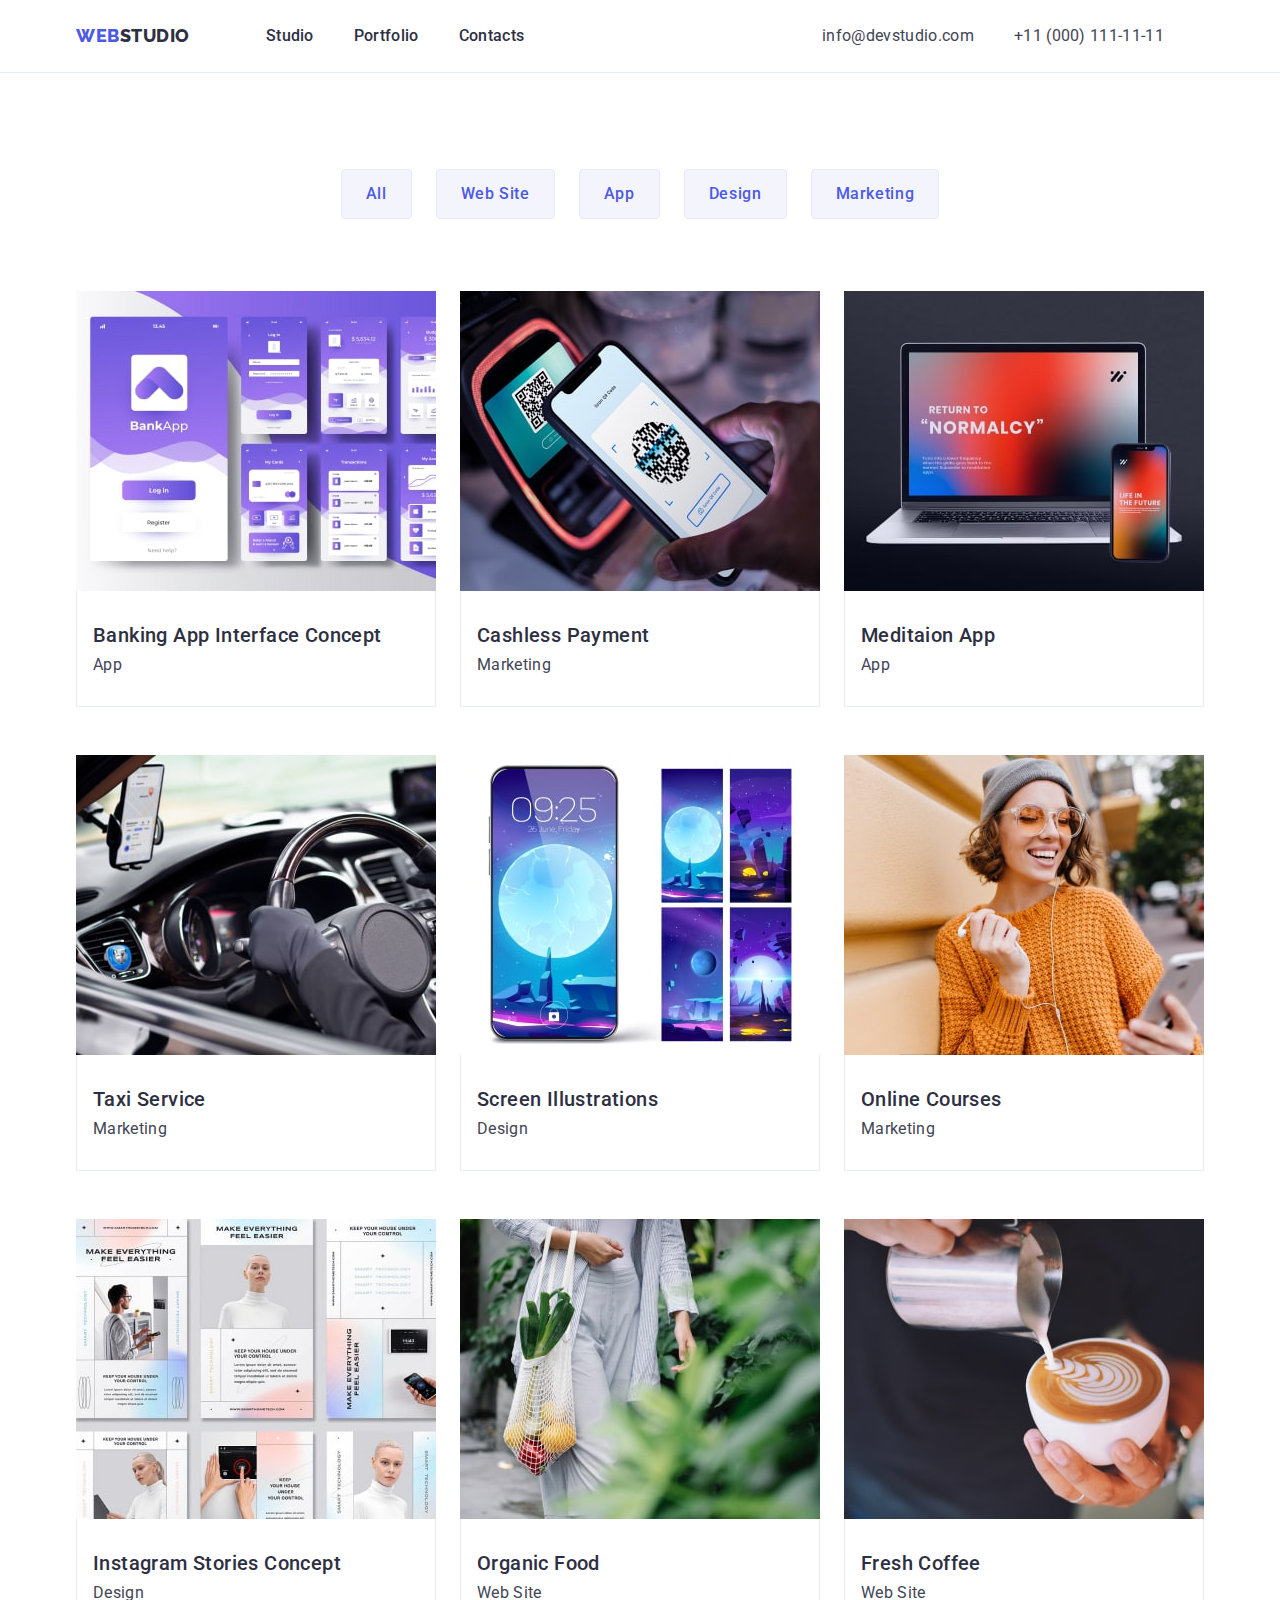
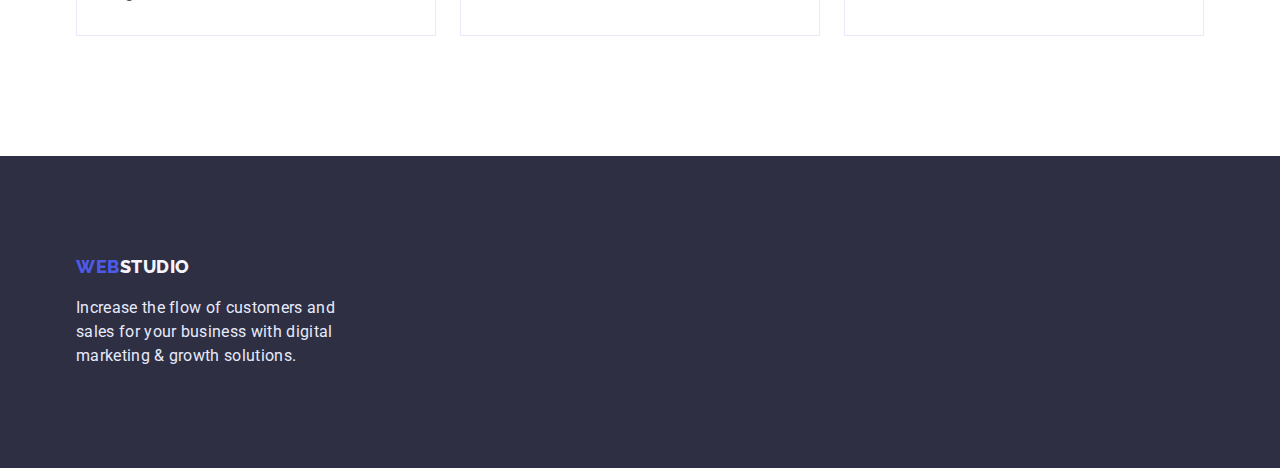
==== portfolio.html @ a1bd94fd "added files" ====
<!DOCTYPE html>
<html lang="en">
<head>
    <meta charset="UTF-8">
    <meta http-equiv="X-UA-Compatible" content="IE=edge">
    <meta name="viewport" content="width=device-width, initial-scale=1.0">
    <title>WebStudio</title>
    <link rel="preconnect" href="https://fonts.googleapis.com">
<link rel="preconnect" href="https://fonts.gstatic.com" crossorigin>
<link href="https://fonts.googleapis.com/css2?family=Raleway:wght@800&family=Roboto:wght@400;500;700;900&display=swap" rel="stylesheet">
<link rel="stylesheet" href="https://cdn.jsdelivr.net/npm/modern-normalize@1.1.0/modern-normalize.min.css">
    <link rel="stylesheet" href="./css/styles.css">
</head>
<body>
    <!-- Header -->
    <header class="page-header">
        <div class="container page-header-container">
        <nav class="page-nav">
            <a href="./index.html" class="logo"><span class="accent">Web</span>Studio</a>
        <ul class="menu list">
            <li class="menu-item">
                <a class="menu-link link" href="./index.html">Studio</a>
            </li>
            <li class="menu-item">
                <a class="menu-link link" href="">Portfolio</a>
            </li>
            <li class="menu-item">
                <a class="menu-link link" href="">Contacts</a>
            </li>
        </ul>
        </nav>
        <address class="nav">
        <ul class="list contact-header">
            <li class="contact"><a class="contact-email link" href="mailto:info@devstudio.com">info@devstudio.com</a></li>
            <li class="contact"><a class="contact-phone link" href="tel:+110001111111">+11 (000) 111-11-11</a></li>
        </ul>
      </address>
    </div>
    </header>
    <main>
    <section class="portfolio">
        <div class="container">
        <h1 class="hidden">Portfolio</h1>
    <ul class="list btn">
    <li class="filter-btn"><button class="buttons" type="button">All</button></li>
    <li class="filter-btn"><button class="buttons" type="button">Web Site</button></li>
    <li class="filter-btn"><button class="buttons" type="button">App</button></li>
    <li class="filter-btn"><button class="buttons" type="button">Design</button></li>
    <li class="filter-btn"><button class="buttons" type="button">Marketing</button></li>
    </ul>
        <ul class="list images">
            <li class="picture-card"><img src="./images/services/banking-app.jpg" alt="app"
                 width="360"
                 height="300">
                 <div class="picture-card-content-wrapper">
                <h2 class="img-text">Banking App Interface Concept</h2>
            <p class="card-text">App</p></div></li>
            <li class="picture-card"><img src="./images/services/cashless-payment.jpg" alt="cashless-payment"
                 width="360"
                 height="300">
                 <div class="picture-card-content-wrapper">
                <h2 class="img-text">Cashless Payment</h2>
            <p class="card-text">Marketing</p></div></li>
            <li class="picture-card"><img src="./images/services/meditaion-app.jpg" alt="meditaion-app"
                 width="360"
                 height="300">
                 <div class="picture-card-content-wrapper">
                <h2 class="img-text">Meditaion App</h2>
            <p class="card-text">App</p></div></li>
            <li class="picture-card"><img src="./images/services/taxi-service.jpg" alt="taxi-service"
                 width="360"
                 height="300">
                 <div class="picture-card-content-wrapper">
                <h2 class="img-text">Taxi Service</h2>
            <p class="card-text">Marketing</p></div></li>
            <li class="picture-card"><img src="./images/services/screen.jpg" alt="screen"
                 width="360"
                 height="300">
                 <div class="picture-card-content-wrapper">
                <h2 class="img-text">Screen Illustrations</h2>
            <p class="card-text">Design</p></div></li>
            <li class="picture-card"><img src="./images/services/online-courses.jpg" alt="online-courses"
                 width="360"
                 height="300">
                 <div class="picture-card-content-wrapper">
                <h2 class="img-text">Online Courses</h2>
            <p class="card-text">Marketing</p></div></li>
            <li class="picture-card"><img src="./images/services/instagram.jpg" alt="instagram"
                 width="360"
                 height="300">
                 <div class="picture-card-content-wrapper">
                <h2 class="img-text">Instagram Stories Concept</h2>
            <p class="card-text">Design</p></div></li>
            <li class="picture-card"><img src="./images/services/organic-food.jpg" alt="organic-food"
                 width="360"
                 height="300">
                 <div class="picture-card-content-wrapper">
                <h2 class="img-text">Organic Food</h2>
            <p class="card-text">Web Site</p></div></li>
            <li class="picture-card"><img src="./images/services/fresh-coffee.jpg" alt="fresh-coffee"
                 width="360"
                 height="300">
                 <div class="picture-card-content-wrapper">
                <h2 class="img-text">Fresh Coffee</h2>
            <p class="card-text">Web Site</p></div></li>
        </ul>
    </div>
    </section>
  </main>
  <footer class="footer">
    <div class="container">
    <a href="./index.html" class="logo footer-logo"><span class="accent">Web</span>Studio</a>
    <p class="footer-text">Increase the flow of customers and sales for your business with digital marketing & growth solutions.</p>
</div>
</footer>
</body>
</html>
---- css/styles.css ----
:root {
--primary-font: "Roboto", sans-serif;
--secondary-font: "Raleway", sans-serif;
--accent-color: #404bbf;
--color-iris: #4d5ae5;
--color-white: #ffffff;
--color-cloud: #f4f4fd;
--color-navy-blue: #2e2f42;
--color-slate: #434455;
--color-cornflower: #E7E9FC;
}

h1,
h2,
h3,
h4,
p {
  margin-top: 0;
  margin-bottom: 0;
}

ul,
ol {
  margin-top: 0;
  margin-bottom: 0;
  padding-left: 0;
}

img {
  display: block;
}

button {
  cursor: pointer;
}

.list {
  list-style: none;
}

.link {
  text-decoration: none;
}

body {
  font-family: var(--primary-font);
  font-size: 16px;
  line-height: 1.5;
  color: var(--color-cloud);
  background-color: var(--color-white);
}

.section {
  padding-top: 120px;
  padding-bottom: 120px;
}

.container {
  width: 1158px;
  margin-left: auto;
  margin-right: auto;
  padding-left: 15px;
  padding-right: 15px;
}

/* ===============HEADER============== */
.page-header {
  padding-top: 24px;
  padding-bottom: 24px;
  background: #FFFFFF;
  border-bottom: 1px solid #E7E9FC;
}

.page-header-container {
  display: flex;
  align-items: center;
  justify-content: space-between;
}

.page-nav {
  display: flex;
  align-items: center;
}

.contact-header {
  display: flex;
  align-items: center;
}

.logo {
  margin-right: 76px;
}

.menu {
  display: flex;
  align-items: center;
}

.menu-item:not(:last-child) {
  margin-right: 40px;
}

.logo {
  text-decoration: none;
  font-family: var(--secondary-font);
  font-weight: 800;
  font-size: 18px;
  line-height: 1.3;
  letter-spacing: 0.03em;
  text-transform: uppercase;
  color: var(--color-navy-blue);
}
.accent {
  color: var(--color-iris);
}

.menu-link {
  font-weight: 500;
  font-size: 16px;
  line-height: 1.5;
  letter-spacing: 0.02em;
  color: var(--color-navy-blue);
}

.menu-link:hover,
.menu-link:focus {
  color: var(--accent-color);
}

.contact {
  margin-right: 40px;
}

.contact-email,
.contact-phone {
  font-size: 16px;
  line-height: 1.5;
  letter-spacing: 0.02em;
  color: var(--color-slate);
}

.contact-email:hover,
.contact-email:focus {
  color: var(--accent-color);
}

.contact-phone:hover,
.contact-phone:focus {
  color: var(--accent-color);
}

/* ============ /HEADER============ */

/* ============ HERO============ */

.hero-title {
  width: 496px;
    font-size: 56px;
    line-height: 1.07;
    text-align: center;
    letter-spacing: 0.02em;
    color: var(--color-white);
    margin-bottom: 48px;
    margin-left: auto;
    margin-right: auto;
  }

 .hero {
  background-color: var(--color-navy-blue);
  text-align: center;
  padding-top: 188px;
  padding-bottom: 188px;
} 

.hero-btn {
    padding-top: 16px;
    padding-bottom: 16px;
    padding-left: 32px;
    padding-right: 32px;
    font-weight: 500;
    font-size: 16px;
    line-height: 24px;
    background: var(--color-iris);
    box-shadow: 0px 4px 4px rgba(0, 0, 0, 0.15);
    border-radius: 4px;
    color: var(--color-white);
    border: none;
}

.hero-btn:hover,
.hero-btn:focus {
    background: var(--accent-color);
}
/* ============ /HERO============ */

/* ===============DISCRIPTION================ */

.hidden {
    position: absolute;
    white-space: nowrap;
    width: 1px;
    height: 1px;
    overflow: hidden;
    border: 0;
    padding: 0;
    clip: rect(0 0 0 0);
    clip-path: inset(50%);
    margin: -1px;
}

.discrip {
  display: flex;
  flex-wrap: wrap;
  gap: 24px;
}

.discrip-text {
  width: 264px;
}

.subtitle-discrip {
    font-weight: 500;
    font-size: 20px;
    line-height: 1.2;
    letter-spacing: 0.02em;
    color: var(--color-navy-blue); 
    margin-bottom: 8px;
}

.discription-text {
    font-weight: 400;
font-size: 16px;
line-height: 1.5;
letter-spacing: 0.02em;
color: var(--color-slate);
}

/* ===============/DISCRIPTION================ */

/* ================WHAT ARE WE DOING=================== */
.team-section {
  padding-bottom: 120px;
}

.team-work-title {
    font-weight: 700;
    font-size: 36px;
    line-height: 1.1;
    text-align: center;
    letter-spacing: 0.02em;
    text-transform: capitalize;
    color: var(--color-navy-blue);
    margin-bottom: 72px;
}

.picture {
  display: flex;
  flex-wrap: wrap;
  gap: 24px;
}

.images-picture {
  width: 360px;
}

/* ==========/WHAT ARE WE DOING============= */

/* =======TEAM========== */

.team {
    background-color: var(--color-cloud);
}

.title-team {
    font-weight: 700;
font-size: 36px;
line-height: 1.1;
text-align: center;
letter-spacing: 0.02em;
text-transform: capitalize;
color: var(--color-navy-blue);
margin-bottom: 72px;
}

.employees {
  display: flex;
  flex-wrap: wrap;
  gap: 24px;
}

.team-card {
    flex-basis: calc((100% - 72px) / 4);
    background: var(--color-white);
    border-radius: 0px 0px 4px 4px;;
}

.team-card-content-wrapper {
  text-align: center;
  padding-top: 32px;
  padding-bottom: 32px;
  padding-left: 16px;
  padding-right: 16px;
}

.team-mait {
font-weight: 500;
font-size: 20px;
line-height: 1.2;
letter-spacing: 0.02em;
color: var(--color-navy-blue);
margin-bottom: 8px;
}

.team-spec {
font-weight: 400;
font-size: 16px;
line-height: 1.5;
letter-spacing: 0.02em;
color: var(--color-slate);

}


/* ===========/TEAM============= */

/* ==========FOOTER============== */

.footer {
  padding-top: 100px;
  padding-bottom: 100px;
  background: var(--color-navy-blue);
}

.footer-logo {
    font-weight: 800;
font-size: 18px;
line-height: 1.17;
letter-spacing: 0.03em;
text-transform: uppercase;
color: var(--color-cloud);
margin-right: 0;
}

.footer-text {
  width: 264px;
  font-weight: 400;
font-size: 16px;
line-height: 1.5;
letter-spacing: 0.02em;
color: var(--color-cornflower);
margin-top: 16px;
}

/* =============/FOOTER===================== */


/* =============COMPONENTS================= */
.portfolio {
  padding-top: 96px;
  padding-bottom: 120px;
}

.btn {
  display: flex;
  justify-content: center;
  margin-bottom: 72px;
}

.filter-btn:not(:last-child) {
  margin-right: 24px;
}

.buttons {
  padding-top: 12px;
  padding-bottom: 12px;
  padding-left: 24px;
  padding-right: 24px;
    background: var(--color-cloud);
    border: 1px solid var(--color-cornflower);
    border-radius: 4px;
    font-weight: 500;
    font-size: 16px;
    line-height: 1.5;
    letter-spacing: 0.04em;
  
    color: var(--color-iris);
  }
  
  .buttons:hover,
  .buttons:focus {
    background: var(--accent-color);
    color: var(--color-white);
    box-shadow: 0px 3px 1px rgba(0, 0, 0, 0.1), 0px 2px 1px rgba(0, 0, 0, 0.08),
      0px 2px 2px rgba(0, 0, 0, 0.12);
      border-color: transparent;
  }
  
  .nav {
    font-style: normal;
  }
  
  .gallery {
    font-weight: 700;
    font-size: 36px;
    line-height: 1.1;
    text-align: center;
    letter-spacing: 0.02em;
    text-transform: capitalize;
    color: var(--color-navy-blue);
  }
  
  /* ================/COMPONENTS==================== */

/* =============PORTFOLIO============== */
.images {
  display: flex;
  flex-wrap: wrap;
  gap: 24px;
  row-gap: 48px;
}

.picture-card {
  width: 360px;
}

.picture-card-content-wrapper {
    padding-top: 32px;
    padding-bottom: 32px;
    padding-left: 16px;
    padding-right: 16px;
    border: 1px solid #E7E9FC;
    border-top: none;
}

.img-text {
font-weight: 500;
font-size: 20px;
line-height: 1.2;
letter-spacing: 0.02em;
color: var(--color-navy-blue);
margin-bottom: 8px;
}

.card-text {
font-weight: 400;
font-size: 16px;
line-height: 1.2;
letter-spacing: 0.02em;
color: var(--color-slate);
}

/* ===============/PORTFOLIO=============== */
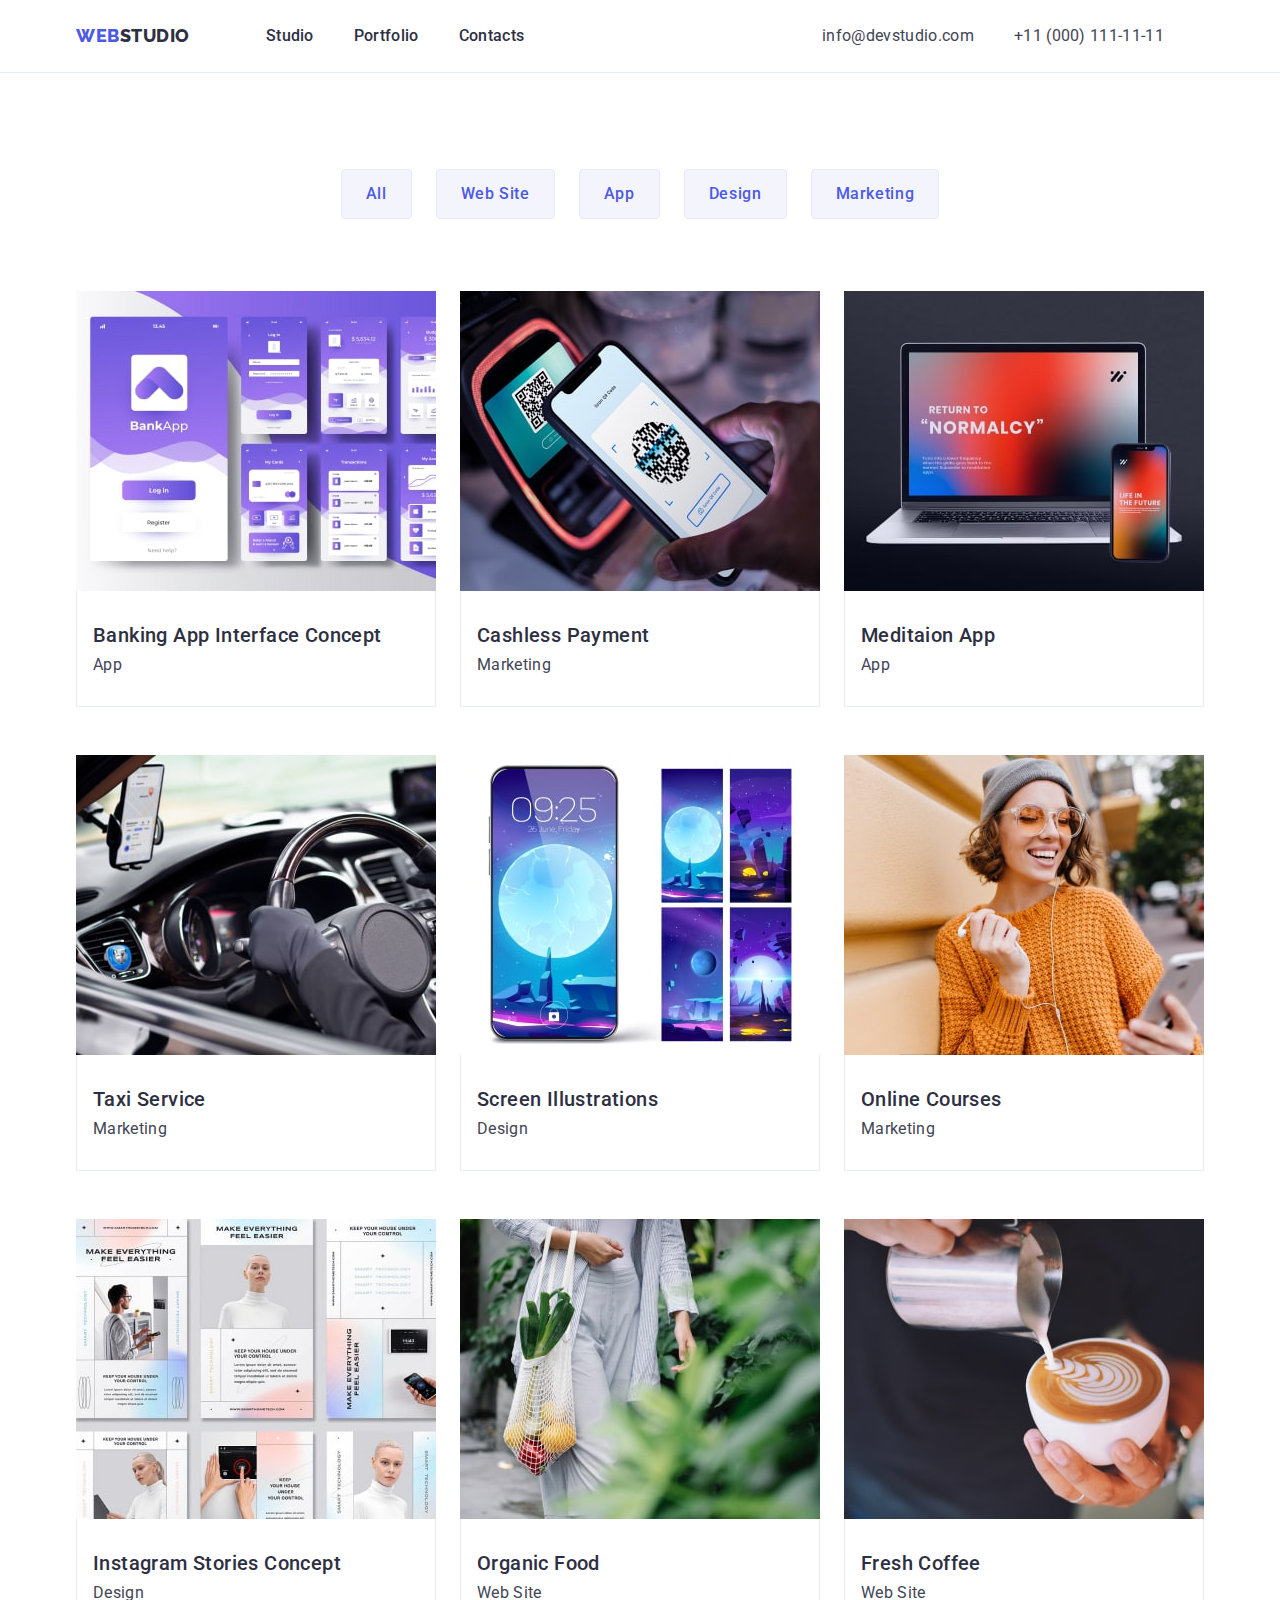
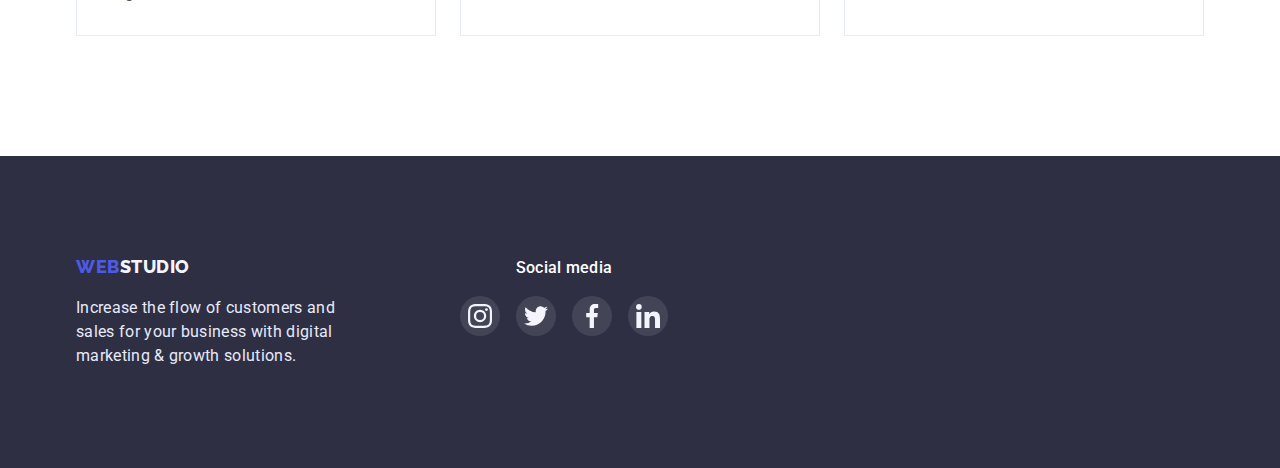
==== commit 020fb0e2: "added files" ====
--- a/portfolio.html
+++ b/portfolio.html
@@ -109,9 +109,48 @@
   </main>
   <footer class="footer">
     <div class="container">
-    <a href="./index.html" class="logo footer-logo"><span class="accent">Web</span>Studio</a>
-    <p class="footer-text">Increase the flow of customers and sales for your business with digital marketing & growth solutions.</p>
+      <div>
+    <a href="./index.html" class="logo footer-logo"
+      ><span class="accent">Web</span>Studio</a>
+    <p class="footer-text">
+      Increase the flow of customers and sales for your business with digital
+      marketing & growth solutions.
+    </p>
+  </div>
+  <div class="social-media-block">
+    <h4 class="title-media">Social media</h4>
+    <ul class="link social-media-list list">
+      <li class="media-list">
+        <a class="media-list-link" href="">
+          <svg class="footer-icon" width="24" height="24">
+            <use href="./images/sprite.svg#icon-instagram-footer"></use>
+          </svg>
+        </a>
+      </li>
+      <li class="media-list">
+        <a class="media-list-link" href="">
+          <svg class="footer-icon" width="24" height="24">
+            <use href="./images/sprite.svg#icon-twitter-footer"></use>
+          </svg>
+        </a>
+      </li>
+      <li class="media-list">
+        <a class="media-list-link" href="">
+          <svg class="footer-icon" width="24" height="24">
+            <use href="./images/sprite.svg#icon-facebook-footer"></use>
+          </svg>
+        </a>
+      </li>
+      <li class="media-list">
+        <a class="media-list-link" href="">
+          <svg class="footer-icon" width="24" height="24">
+            <use href="./images/sprite.svg#icon-linkedin-footer"></use>
+          </svg>
+        </a>
+      </li>
+    </ul>
+  </div>
 </div>
-</footer>
+  </footer>
 </body>
 </html>--- a/css/styles.css
+++ b/css/styles.css
@@ -1,13 +1,13 @@
 :root {
---primary-font: "Roboto", sans-serif;
---secondary-font: "Raleway", sans-serif;
---accent-color: #404bbf;
---color-iris: #4d5ae5;
---color-white: #ffffff;
---color-cloud: #f4f4fd;
---color-navy-blue: #2e2f42;
---color-slate: #434455;
---color-cornflower: #E7E9FC;
+  --primary-font: "Roboto", sans-serif;
+  --secondary-font: "Raleway", sans-serif;
+  --accent-color: #404bbf;
+  --color-iris: #4d5ae5;
+  --color-white: #ffffff;
+  --color-cloud: #f4f4fd;
+  --color-navy-blue: #2e2f42;
+  --color-slate: #434455;
+  --color-cornflower: #e7e9fc;
 }
 
 h1,
@@ -50,11 +50,6 @@
   background-color: var(--color-white);
 }
 
-.section {
-  padding-top: 120px;
-  padding-bottom: 120px;
-}
-
 .container {
   width: 1158px;
   margin-left: auto;
@@ -67,8 +62,8 @@
 .page-header {
   padding-top: 24px;
   padding-bottom: 24px;
-  background: #FFFFFF;
-  border-bottom: 1px solid #E7E9FC;
+  background: #ffffff;
+  border-bottom: 1px solid #e7e9fc;
 }
 
 .page-header-container {
@@ -153,86 +148,106 @@
 
 /* ============ HERO============ */
 
-.hero-title {
-  width: 496px;
-    font-size: 56px;
-    line-height: 1.07;
-    text-align: center;
-    letter-spacing: 0.02em;
-    color: var(--color-white);
-    margin-bottom: 48px;
-    margin-left: auto;
-    margin-right: auto;
-  }
-
- .hero {
-  background-color: var(--color-navy-blue);
+.hero {
+  max-width: 1440px;
+  margin: 0 auto;
+  background-image: linear-gradient(
+      rgba(46, 47, 66, 0.7),
+      rgba(46, 47, 66, 0.7)
+    ),
+    url(../images/hero/bg.jpg);
+  background-size: cover;
+  background-color: rgba(46, 47, 66, 0.7);
+  background-repeat: no-repeat;
+  background-size: cover;
+  background-position: center;
+}
+
+.hero > .container {
   text-align: center;
   padding-top: 188px;
   padding-bottom: 188px;
-} 
+}
+
+.hero-title {
+  width: 496px;
+  font-size: 56px;
+  line-height: 1.07;
+  text-align: center;
+  letter-spacing: 0.02em;
+  color: var(--color-white);
+  margin-bottom: 48px;
+  margin-left: auto;
+  margin-right: auto;
+}
 
 .hero-btn {
-    padding-top: 16px;
-    padding-bottom: 16px;
-    padding-left: 32px;
-    padding-right: 32px;
-    font-weight: 500;
-    font-size: 16px;
-    line-height: 24px;
-    background: var(--color-iris);
-    box-shadow: 0px 4px 4px rgba(0, 0, 0, 0.15);
-    border-radius: 4px;
-    color: var(--color-white);
-    border: none;
+  padding-top: 16px;
+  padding-bottom: 16px;
+  padding-left: 32px;
+  padding-right: 32px;
+  font-weight: 500;
+  font-size: 16px;
+  line-height: 24px;
+  background: var(--color-iris);
+  box-shadow: 0px 4px 4px rgba(0, 0, 0, 0.15);
+  border-radius: 4px;
+  color: var(--color-white);
+  border: none;
 }
 
 .hero-btn:hover,
 .hero-btn:focus {
-    background: var(--accent-color);
+  background: var(--accent-color);
 }
 /* ============ /HERO============ */
 
 /* ===============DISCRIPTION================ */
 
 .hidden {
-    position: absolute;
-    white-space: nowrap;
-    width: 1px;
-    height: 1px;
-    overflow: hidden;
-    border: 0;
-    padding: 0;
-    clip: rect(0 0 0 0);
-    clip-path: inset(50%);
-    margin: -1px;
+  position: absolute;
+  white-space: nowrap;
+  width: 1px;
+  height: 1px;
+  overflow: hidden;
+  border: 0;
+  padding: 0;
+  clip: rect(0 0 0 0);
+  clip-path: inset(50%);
+  margin: -1px;
 }
 
 .discrip {
   display: flex;
   flex-wrap: wrap;
   gap: 24px;
+  padding-top: 120px;
+  padding-bottom: 120px;
 }
 
 .discrip-text {
   width: 264px;
 }
 
+.discrip-box {
+  display: flex;
+}
+
 .subtitle-discrip {
-    font-weight: 500;
-    font-size: 20px;
-    line-height: 1.2;
-    letter-spacing: 0.02em;
-    color: var(--color-navy-blue); 
-    margin-bottom: 8px;
+  font-weight: 500;
+  font-size: 20px;
+  line-height: 1.2;
+  letter-spacing: 0.02em;
+  color: var(--color-navy-blue);
+  margin-bottom: 8px;
 }
 
 .discription-text {
-    font-weight: 400;
-font-size: 16px;
-line-height: 1.5;
-letter-spacing: 0.02em;
-color: var(--color-slate);
+  font-weight: 400;
+  font-size: 16px;
+  line-height: 1.5;
+  letter-spacing: 0.02em;
+  color: var(--color-slate);
 }
 
 /* ===============/DISCRIPTION================ */
@@ -243,14 +258,14 @@
 }
 
 .team-work-title {
-    font-weight: 700;
-    font-size: 36px;
-    line-height: 1.1;
-    text-align: center;
-    letter-spacing: 0.02em;
-    text-transform: capitalize;
-    color: var(--color-navy-blue);
-    margin-bottom: 72px;
+  font-weight: 700;
+  font-size: 36px;
+  line-height: 1.1;
+  text-align: center;
+  letter-spacing: 0.02em;
+  text-transform: capitalize;
+  color: var(--color-navy-blue);
+  margin-bottom: 72px;
 }
 
 .picture {
@@ -268,91 +283,232 @@
 /* =======TEAM========== */
 
 .team {
-    background-color: var(--color-cloud);
+  background-color: var(--color-cloud);
 }
 
 .title-team {
-    font-weight: 700;
-font-size: 36px;
-line-height: 1.1;
-text-align: center;
-letter-spacing: 0.02em;
-text-transform: capitalize;
-color: var(--color-navy-blue);
-margin-bottom: 72px;
+  font-weight: 700;
+  font-size: 36px;
+  line-height: 1.1;
+  text-align: center;
+  letter-spacing: 0.02em;
+  text-transform: capitalize;
+  color: var(--color-navy-blue);
+  margin-bottom: 72px;
+  padding-top: 120px;
 }
 
 .employees {
   display: flex;
   flex-wrap: wrap;
   gap: 24px;
+  padding-bottom: 120px;
 }
 
 .team-card {
-    flex-basis: calc((100% - 72px) / 4);
-    background: var(--color-white);
-    border-radius: 0px 0px 4px 4px;;
+  flex-basis: calc((100% - 72px) / 4);
+  background: var(--color-white);
+  box-shadow: 0px 1px 6px rgba(46, 47, 66, 0.08),
+    0px 1px 1px rgba(46, 47, 66, 0.16), 0px 2px 1px rgba(46, 47, 66, 0.08);
+  border-radius: 0px 0px 4px 4px;
 }
 
 .team-card-content-wrapper {
   text-align: center;
-  padding-top: 32px;
-  padding-bottom: 32px;
   padding-left: 16px;
   padding-right: 16px;
 }
 
 .team-mait {
-font-weight: 500;
-font-size: 20px;
-line-height: 1.2;
-letter-spacing: 0.02em;
-color: var(--color-navy-blue);
-margin-bottom: 8px;
+  font-weight: 500;
+  font-size: 20px;
+  line-height: 1.2;
+  letter-spacing: 0.02em;
+  color: var(--color-navy-blue);
+  margin-bottom: 8px;
+  margin-top: 32px;
 }
 
 .team-spec {
-font-weight: 400;
-font-size: 16px;
-line-height: 1.5;
-letter-spacing: 0.02em;
-color: var(--color-slate);
-
-}
-
+  font-weight: 400;
+  font-size: 16px;
+  line-height: 1.5;
+  letter-spacing: 0.02em;
+  color: var(--color-slate);
+}
+
+.social-list {
+  display: flex;
+  align-items: center;
+  justify-content: center;
+  gap: 24px;
+  padding-bottom: 8px;
+  margin-top: 8px;
+}
+
+.social-list-item {
+  display: flex;
+  align-items: center;
+  justify-content: center;
+}
+
+.social-list-link {
+  display: flex;
+  justify-content: center;
+  align-items: center;
+  width: 40px;
+  height: 40px;
+  border-radius: 50%;
+  background-color: #4d5ae5;
+}
+
+.social-list-link:hover,
+.social-list-link:focus {
+  background: #404BBF;
+}
+
+.socail-list-icon {
+  fill: #f4f4fd;
+}
 
 /* ===========/TEAM============= */
 
+/* =================CUSTOMERS=================== */
+
+.title-customers {
+  display: flex;
+  justify-content: center;
+  font-weight: 700;
+  font-size: 36px;
+  line-height: 40px;
+  text-align: center;
+  letter-spacing: 0.02em;
+  text-transform: capitalize;
+  color: #2e2f42;
+  padding-top: 130px;
+  margin-bottom: 72px;
+}
+
+.customers-list {
+  display: flex;
+  justify-content: center;
+  gap: 24px;
+  margin-top: 8px;
+  padding-bottom: 120px;
+}
+
+.customers-list-link {
+  display: flex;
+  justify-content: center;
+  align-items: center;
+  width: 168px;
+  height: 88px;
+  background: #ffffff;
+  border: 1px solid #8e8f99;
+  fill: currentColor;
+  color: #8e8f99;
+}
+
+.customers-list-link:hover,
+.customers-list-link:focus {
+  border: 1px solid #404bbf;
+  border-radius: 4px;
+}
+
+.customers-list-icon {
+  fill: #8e8f99;
+}
+
+.customers-list-link:hover .customers-list-icon,
+.customers-list-link:focus .customers-list-icon {
+  fill: #404bbf;
+}
+
+/* ================CUSTOMERS================ */
+
 /* ==========FOOTER============== */
 
 .footer {
+  display: flex;
   padding-top: 100px;
   padding-bottom: 100px;
   background: var(--color-navy-blue);
 }
 
+.footer > .container {
+  display: flex;
+  align-items: baseline;
+  gap: 120px;
+}
+
 .footer-logo {
-    font-weight: 800;
-font-size: 18px;
-line-height: 1.17;
-letter-spacing: 0.03em;
-text-transform: uppercase;
-color: var(--color-cloud);
-margin-right: 0;
+  font-weight: 800;
+  font-size: 18px;
+  line-height: 1.17;
+  letter-spacing: 0.03em;
+  text-transform: uppercase;
+  color: var(--color-cloud);
+  margin-right: 0;
 }
 
 .footer-text {
   width: 264px;
   font-weight: 400;
-font-size: 16px;
-line-height: 1.5;
-letter-spacing: 0.02em;
-color: var(--color-cornflower);
-margin-top: 16px;
+  font-size: 16px;
+  line-height: 1.5;
+  letter-spacing: 0.02em;
+  color: var(--color-cornflower);
+  margin-top: 16px;
+}
+
+.title-media {
+  display: flex;
+  justify-content: center;
+  font-weight: 500;
+  font-size: 16px;
+  line-height: 24px;
+  letter-spacing: 0.02em;
+  color: #ffffff;
+}
+
+.media-list:not(:last-child) {
+  margin-right: 16px;
+}
+
+.social-media-list {
+  display: flex;
+  justify-content: center;
+  margin-top: 16px;
+}
+
+.media-list {
+  box-sizing: border-box;
+  display: flex;
+  justify-content: center;
+  align-items: center;
+  width: 40px;
+  height: 40px;
+  border-radius: 50%;
+  background-color: rgba(255, 255, 255, 0.1);
+}
+
+.media-list:hover,
+.media-list:focus {
+  background-color: #31d0aa;
+}
+
+.footer-icon {
+  display: flex;
+  width: 100%;
+  height: 100%;
+  align-items: center;
+  justify-content: center;
+  gap: 24px;
+  padding-bottom: 8px;
+  margin-top: 8px
 }
 
 /* =============/FOOTER===================== */
-
 
 /* =============COMPONENTS================= */
 .portfolio {
@@ -375,41 +531,41 @@
   padding-bottom: 12px;
   padding-left: 24px;
   padding-right: 24px;
-    background: var(--color-cloud);
-    border: 1px solid var(--color-cornflower);
-    border-radius: 4px;
-    font-weight: 500;
-    font-size: 16px;
-    line-height: 1.5;
-    letter-spacing: 0.04em;
-  
-    color: var(--color-iris);
-  }
-  
-  .buttons:hover,
-  .buttons:focus {
-    background: var(--accent-color);
-    color: var(--color-white);
-    box-shadow: 0px 3px 1px rgba(0, 0, 0, 0.1), 0px 2px 1px rgba(0, 0, 0, 0.08),
-      0px 2px 2px rgba(0, 0, 0, 0.12);
-      border-color: transparent;
-  }
-  
-  .nav {
-    font-style: normal;
-  }
-  
-  .gallery {
-    font-weight: 700;
-    font-size: 36px;
-    line-height: 1.1;
-    text-align: center;
-    letter-spacing: 0.02em;
-    text-transform: capitalize;
-    color: var(--color-navy-blue);
-  }
-  
-  /* ================/COMPONENTS==================== */
+  background: var(--color-cloud);
+  border: 1px solid var(--color-cornflower);
+  border-radius: 4px;
+  font-weight: 500;
+  font-size: 16px;
+  line-height: 1.5;
+  letter-spacing: 0.04em;
+
+  color: var(--color-iris);
+}
+
+.buttons:hover,
+.buttons:focus {
+  background: var(--accent-color);
+  color: var(--color-white);
+  box-shadow: 0px 3px 1px rgba(0, 0, 0, 0.1), 0px 2px 1px rgba(0, 0, 0, 0.08),
+    0px 2px 2px rgba(0, 0, 0, 0.12);
+  border-color: transparent;
+}
+
+.nav {
+  font-style: normal;
+}
+
+.gallery {
+  font-weight: 700;
+  font-size: 36px;
+  line-height: 1.1;
+  text-align: center;
+  letter-spacing: 0.02em;
+  text-transform: capitalize;
+  color: var(--color-navy-blue);
+}
+
+/* ================/COMPONENTS==================== */
 
 /* =============PORTFOLIO============== */
 .images {
@@ -423,30 +579,36 @@
   width: 360px;
 }
 
+.picture-card:hover {
+  border: 1px solid #f4f4fd;
+  box-shadow: 0px 1px 6px rgba(46, 47, 66, 0.08),
+    0px 1px 1px rgba(46, 47, 66, 0.16), 0px 2px 1px rgba(46, 47, 66, 0.08);
+}
+
 .picture-card-content-wrapper {
-    padding-top: 32px;
-    padding-bottom: 32px;
-    padding-left: 16px;
-    padding-right: 16px;
-    border: 1px solid #E7E9FC;
-    border-top: none;
+  padding-top: 32px;
+  padding-bottom: 32px;
+  padding-left: 16px;
+  padding-right: 16px;
+  border: 1px solid #e7e9fc;
+  border-top: none;
 }
 
 .img-text {
-font-weight: 500;
-font-size: 20px;
-line-height: 1.2;
-letter-spacing: 0.02em;
-color: var(--color-navy-blue);
-margin-bottom: 8px;
+  font-weight: 500;
+  font-size: 20px;
+  line-height: 1.2;
+  letter-spacing: 0.02em;
+  color: var(--color-navy-blue);
+  margin-bottom: 8px;
 }
 
 .card-text {
-font-weight: 400;
-font-size: 16px;
-line-height: 1.2;
-letter-spacing: 0.02em;
-color: var(--color-slate);
-}
-
-/* ===============/PORTFOLIO=============== */+  font-weight: 400;
+  font-size: 16px;
+  line-height: 1.2;
+  letter-spacing: 0.02em;
+  color: var(--color-slate);
+}
+
+/* ===============/PORTFOLIO=============== */
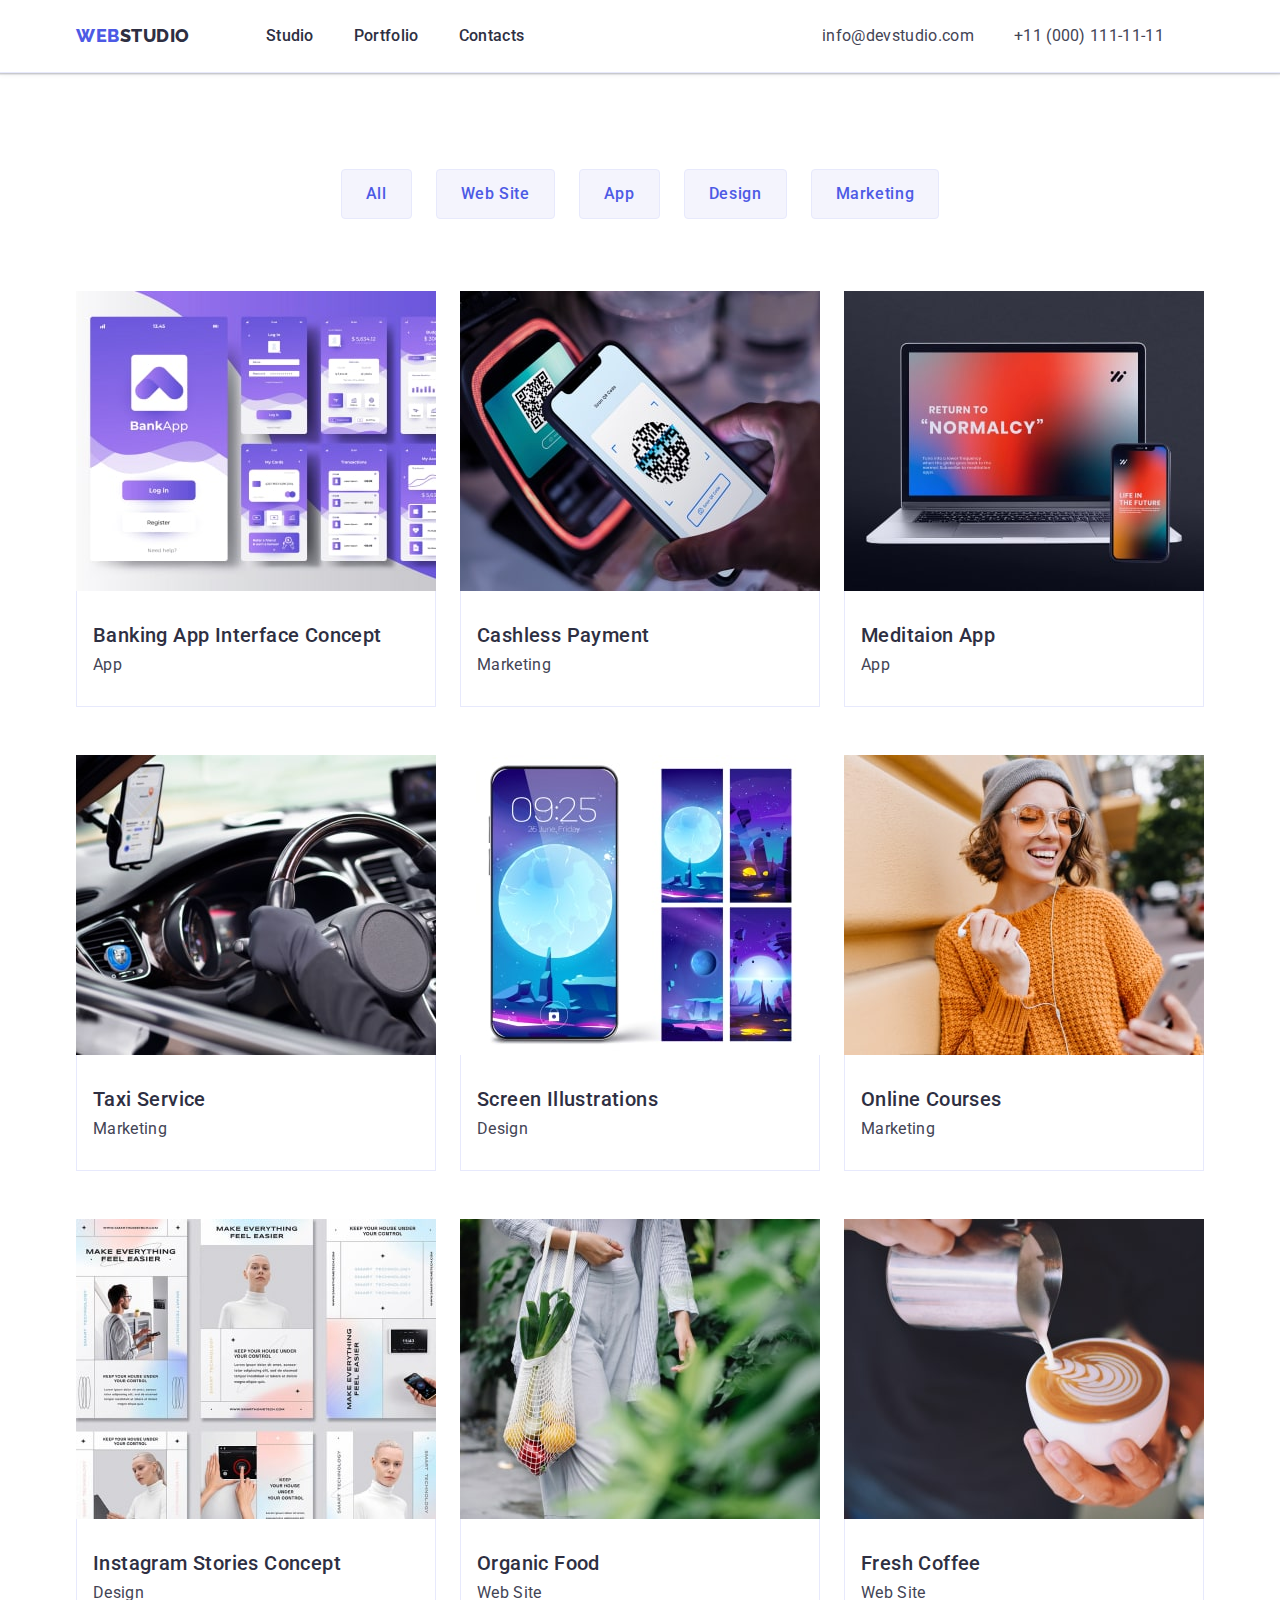
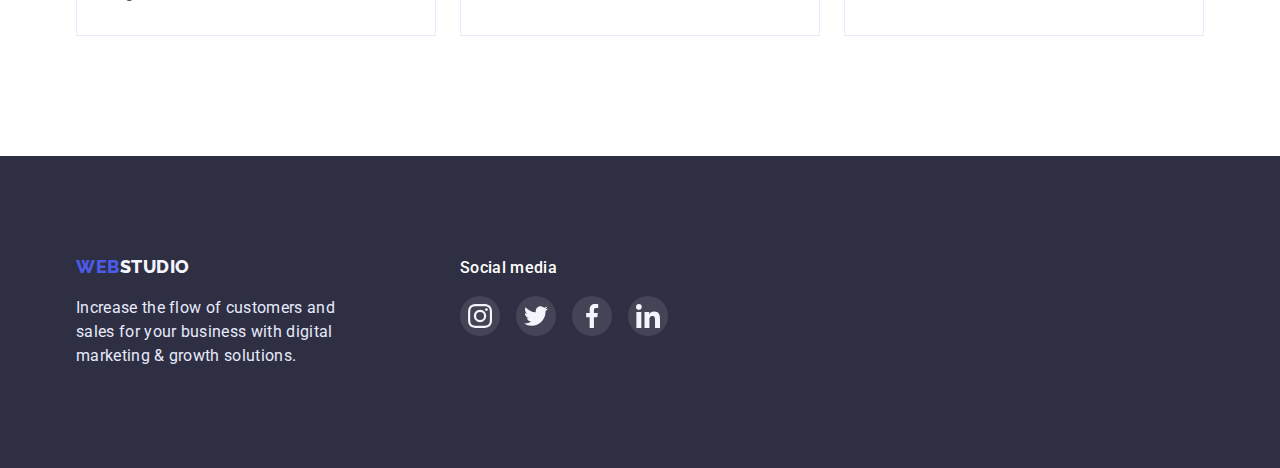
==== commit efe3bbc7: "added files" ====
--- a/portfolio.html
+++ b/portfolio.html
@@ -49,60 +49,104 @@
     <li class="filter-btn"><button class="buttons" type="button">Marketing</button></li>
     </ul>
         <ul class="list images">
-            <li class="picture-card"><img src="./images/services/banking-app.jpg" alt="app"
+            <li class="picture-card">
+              <a href="#" class="link picture-card-link">
+              <img src="./images/services/banking-app.jpg" alt="app"
                  width="360"
                  height="300">
                  <div class="picture-card-content-wrapper">
                 <h2 class="img-text">Banking App Interface Concept</h2>
-            <p class="card-text">App</p></div></li>
-            <li class="picture-card"><img src="./images/services/cashless-payment.jpg" alt="cashless-payment"
+            <p class="card-text">App</p>
+          </div>
+          </a>
+        </li>
+            <li class="picture-card">
+              <a href="#" class="link picture-card-link">
+              <img src="./images/services/cashless-payment.jpg" alt="cashless-payment"
                  width="360"
                  height="300">
                  <div class="picture-card-content-wrapper">
                 <h2 class="img-text">Cashless Payment</h2>
-            <p class="card-text">Marketing</p></div></li>
-            <li class="picture-card"><img src="./images/services/meditaion-app.jpg" alt="meditaion-app"
+            <p class="card-text">Marketing</p>
+          </div>
+          </a>
+        </li>
+            <li class="picture-card">
+              <a href="#" class="link picture-card-link">
+              <img src="./images/services/meditaion-app.jpg" alt="meditaion-app"
                  width="360"
                  height="300">
                  <div class="picture-card-content-wrapper">
                 <h2 class="img-text">Meditaion App</h2>
-            <p class="card-text">App</p></div></li>
-            <li class="picture-card"><img src="./images/services/taxi-service.jpg" alt="taxi-service"
+            <p class="card-text">App</p>
+          </div>
+          </a>
+        </li>
+            <li class="picture-card">
+              <a href="#" class="link picture-card-link">
+              <img src="./images/services/taxi-service.jpg" alt="taxi-service"
                  width="360"
                  height="300">
                  <div class="picture-card-content-wrapper">
                 <h2 class="img-text">Taxi Service</h2>
-            <p class="card-text">Marketing</p></div></li>
-            <li class="picture-card"><img src="./images/services/screen.jpg" alt="screen"
+            <p class="card-text">Marketing</p>
+          </div>
+          </a>
+        </li>
+            <li class="picture-card">
+              <a href="#" class="link picture-card-link">
+              <img src="./images/services/screen.jpg" alt="screen"
                  width="360"
                  height="300">
                  <div class="picture-card-content-wrapper">
                 <h2 class="img-text">Screen Illustrations</h2>
-            <p class="card-text">Design</p></div></li>
-            <li class="picture-card"><img src="./images/services/online-courses.jpg" alt="online-courses"
+            <p class="card-text">Design</p>
+          </div>
+          </a>
+        </li>
+            <li class="picture-card">
+              <a href="#" class="link picture-card-link">
+              <img src="./images/services/online-courses.jpg" alt="online-courses"
                  width="360"
                  height="300">
                  <div class="picture-card-content-wrapper">
                 <h2 class="img-text">Online Courses</h2>
-            <p class="card-text">Marketing</p></div></li>
-            <li class="picture-card"><img src="./images/services/instagram.jpg" alt="instagram"
+            <p class="card-text">Marketing</p>
+          </div>
+          </a>
+        </li>
+            <li class="picture-card">
+              <a href="#" class="link picture-card-link">
+              <img src="./images/services/instagram.jpg" alt="instagram"
                  width="360"
                  height="300">
                  <div class="picture-card-content-wrapper">
                 <h2 class="img-text">Instagram Stories Concept</h2>
-            <p class="card-text">Design</p></div></li>
-            <li class="picture-card"><img src="./images/services/organic-food.jpg" alt="organic-food"
+            <p class="card-text">Design</p>
+          </div>
+          </a>
+        </li>
+            <li class="picture-card">
+              <a href="#" class="link picture-card-link">
+              <img src="./images/services/organic-food.jpg" alt="organic-food"
                  width="360"
                  height="300">
                  <div class="picture-card-content-wrapper">
                 <h2 class="img-text">Organic Food</h2>
-            <p class="card-text">Web Site</p></div></li>
-            <li class="picture-card"><img src="./images/services/fresh-coffee.jpg" alt="fresh-coffee"
+            <p class="card-text">Web Site</p></div>
+          </a>
+        </li>
+            <li class="picture-card">
+              <a href="#" class="link picture-card-link">
+              <img src="./images/services/fresh-coffee.jpg" alt="fresh-coffee"
                  width="360"
                  height="300">
                  <div class="picture-card-content-wrapper">
                 <h2 class="img-text">Fresh Coffee</h2>
-            <p class="card-text">Web Site</p></div></li>
+            <p class="card-text">Web Site</p>
+          </div>
+          </a>
+        </li>
         </ul>
     </div>
     </section>
@@ -118,7 +162,7 @@
     </p>
   </div>
   <div class="social-media-block">
-    <h4 class="title-media">Social media</h4>
+    <p class="title-media">Social media</p>
     <ul class="link social-media-list list">
       <li class="media-list">
         <a class="media-list-link" href="">
--- a/css/styles.css
+++ b/css/styles.css
@@ -64,6 +64,8 @@
   padding-bottom: 24px;
   background: #ffffff;
   border-bottom: 1px solid #e7e9fc;
+  box-shadow: 0px 2px 1px rgba(46, 47, 66, 0.08),
+    0px 1px 1px rgba(46, 47, 66, 0.16), 0px 1px 6px rgba(46, 47, 66, 0.08);
 }
 
 .page-header-container {
@@ -151,6 +153,9 @@
 .hero {
   max-width: 1440px;
   margin: 0 auto;
+  text-align: center;
+  padding-top: 188px;
+  padding-bottom: 188px;
   background-image: linear-gradient(
       rgba(46, 47, 66, 0.7),
       rgba(46, 47, 66, 0.7)
@@ -161,12 +166,6 @@
   background-repeat: no-repeat;
   background-size: cover;
   background-position: center;
-}
-
-.hero > .container {
-  text-align: center;
-  padding-top: 188px;
-  padding-bottom: 188px;
 }
 
 .hero-title {
@@ -217,12 +216,17 @@
   margin: -1px;
 }
 
+.discription {
+  padding-top: 120px;
+  padding-bottom: 120px;
+  padding-left: 15px;
+  padding-right: 15px;
+}
+
 .discrip {
   display: flex;
   flex-wrap: wrap;
   gap: 24px;
-  padding-top: 120px;
-  padding-bottom: 120px;
 }
 
 .discrip-text {
@@ -284,6 +288,8 @@
 
 .team {
   background-color: var(--color-cloud);
+  padding-top: 120px;
+  padding-bottom: 120px;
 }
 
 .title-team {
@@ -295,14 +301,13 @@
   text-transform: capitalize;
   color: var(--color-navy-blue);
   margin-bottom: 72px;
-  padding-top: 120px;
+  
 }
 
 .employees {
   display: flex;
   flex-wrap: wrap;
   gap: 24px;
-  padding-bottom: 120px;
 }
 
 .team-card {
@@ -364,7 +369,7 @@
 
 .social-list-link:hover,
 .social-list-link:focus {
-  background: #404BBF;
+  background: #404bbf;
 }
 
 .socail-list-icon {
@@ -374,6 +379,11 @@
 /* ===========/TEAM============= */
 
 /* =================CUSTOMERS=================== */
+
+.customers-container {
+  padding-top: 130px;
+  padding-bottom: 120px;
+}
 
 .title-customers {
   display: flex;
@@ -385,7 +395,6 @@
   letter-spacing: 0.02em;
   text-transform: capitalize;
   color: #2e2f42;
-  padding-top: 130px;
   margin-bottom: 72px;
 }
 
@@ -393,18 +402,22 @@
   display: flex;
   justify-content: center;
   gap: 24px;
-  margin-top: 8px;
-  padding-bottom: 120px;
-}
-
-.customers-list-link {
-  display: flex;
-  justify-content: center;
-  align-items: center;
+}
+
+.customers-list-item {
   width: 168px;
   height: 88px;
+}
+
+.customers-list-link {
+  display: flex;
+  justify-content: center;
+  align-items: center;
+  width: 100%;
+  height: 100%;
   background: #ffffff;
   border: 1px solid #8e8f99;
+  border-radius: 4px;
   fill: currentColor;
   color: #8e8f99;
 }
@@ -412,7 +425,6 @@
 .customers-list-link:hover,
 .customers-list-link:focus {
   border: 1px solid #404bbf;
-  border-radius: 4px;
 }
 
 .customers-list-icon {
@@ -424,6 +436,7 @@
   fill: #404bbf;
 }
 
+
 /* ================CUSTOMERS================ */
 
 /* ==========FOOTER============== */
@@ -438,7 +451,7 @@
 .footer > .container {
   display: flex;
   align-items: baseline;
-  gap: 120px;
+ 
 }
 
 .footer-logo {
@@ -461,12 +474,14 @@
   margin-top: 16px;
 }
 
+.social-media-block {
+  margin-left: 120px;
+}
+
 .title-media {
-  display: flex;
-  justify-content: center;
   font-weight: 500;
   font-size: 16px;
-  line-height: 24px;
+  line-height: 1.5;
   letter-spacing: 0.02em;
   color: #ffffff;
 }
@@ -482,30 +497,26 @@
 }
 
 .media-list {
-  box-sizing: border-box;
-  display: flex;
-  justify-content: center;
-  align-items: center;
   width: 40px;
   height: 40px;
+}
+
+
+
+.media-list-link {
+  display: flex;
+  box-sizing: border-box;
+  justify-content: center;
+  align-items: center;
+  width: 100%;
+  height: 100%;
   border-radius: 50%;
   background-color: rgba(255, 255, 255, 0.1);
 }
 
-.media-list:hover,
-.media-list:focus {
-  background-color: #31d0aa;
-}
-
-.footer-icon {
-  display: flex;
-  width: 100%;
-  height: 100%;
-  align-items: center;
-  justify-content: center;
-  gap: 24px;
-  padding-bottom: 8px;
-  margin-top: 8px
+.media-list-link:hover,
+.media-list-link:focus {
+  background: #31d0aa;
 }
 
 /* =============/FOOTER===================== */
@@ -579,11 +590,8 @@
   width: 360px;
 }
 
-.picture-card:hover {
-  border: 1px solid #f4f4fd;
-  box-shadow: 0px 1px 6px rgba(46, 47, 66, 0.08),
-    0px 1px 1px rgba(46, 47, 66, 0.16), 0px 2px 1px rgba(46, 47, 66, 0.08);
-}
+
+
 
 .picture-card-content-wrapper {
   padding-top: 32px;
@@ -611,4 +619,9 @@
   color: var(--color-slate);
 }
 
+.picture-card-link:hover,
+.picture-card-link:focus {
+  box-shadow: 0px 1px 6px rgba(46, 47, 66, 0.08),
+  0px 1px 1px rgba(46, 47, 66, 0.16), 0px 2px 1px rgba(46, 47, 66, 0.08);
+}
 /* ===============/PORTFOLIO=============== */
